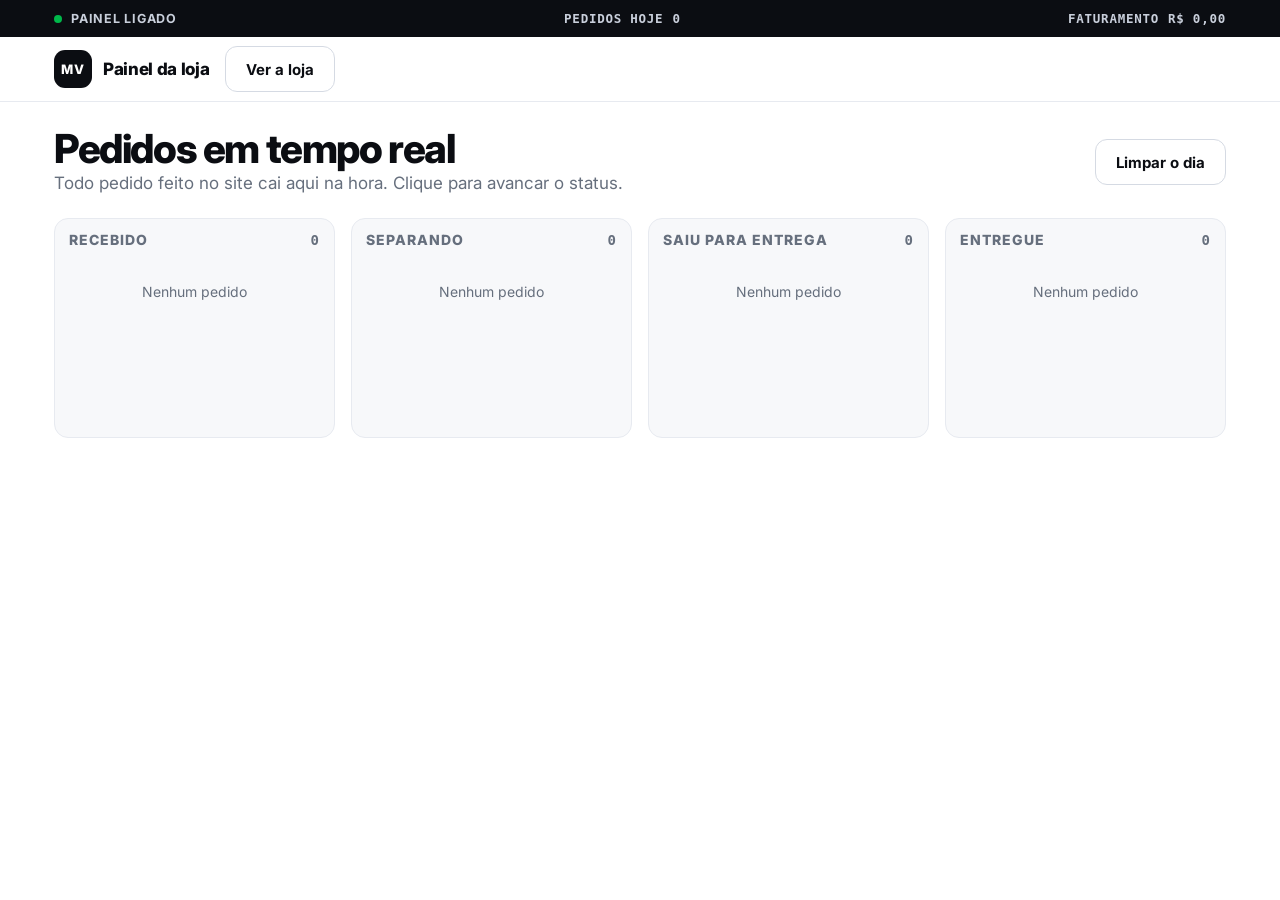
==== painel.html @ e55b2834 "Mercadinho da Vila: vitrine tecnologica, 4 setores, carrinho e painel de pedidos" ====
<!doctype html>
<html lang="pt-BR">
<head>
<meta charset="utf-8">
<meta name="viewport" content="width=device-width, initial-scale=1">
<title>Painel da loja | Mercadinho da Vila</title>
<link rel="preconnect" href="https://fonts.googleapis.com">
<link rel="preconnect" href="https://fonts.gstatic.com" crossorigin>
<link href="https://fonts.googleapis.com/css2?family=Inter:wght@400;600;700;800&display=swap" rel="stylesheet">
<link rel="stylesheet" href="assets/css/estilo.css">
<style>
  .painel{padding:26px 0 70px}
  .painel-topo{display:flex;align-items:center;justify-content:space-between;gap:16px;flex-wrap:wrap;margin-bottom:22px}
  .painel-topo h1{font-size:clamp(26px,3.6vw,40px)}
  .colunas{display:grid;gap:16px}
  @media(min-width:900px){.colunas{grid-template-columns:repeat(4,1fr)}}
  .coluna{background:var(--papel);border:1px solid var(--linha);border-radius:var(--raio);padding:14px;min-height:220px}
  .coluna h2{font-size:14px;letter-spacing:.07em;text-transform:uppercase;color:var(--apagado);margin-bottom:12px;display:flex;justify-content:space-between}
  .ficha{background:#fff;border:1px solid var(--linha);border-radius:12px;padding:14px;margin-bottom:11px;animation:entrar .4s ease forwards}
  .ficha.nova{border-color:var(--mercado);box-shadow:0 0 0 4px rgba(0,184,74,.14)}
  .ficha-topo{display:flex;justify-content:space-between;align-items:baseline;margin-bottom:6px}
  .ficha-num{font-size:19px;font-weight:800}
  .ficha-hora{font-size:13px;color:var(--apagado)}
  .ficha-cliente{font-size:14px;font-weight:600}
  .ficha-end{font-size:13px;color:var(--apagado);margin-bottom:8px}
  .ficha-itens{font-size:13px;color:var(--apagado);border-top:1px dashed var(--linha-forte);padding-top:8px;margin-bottom:10px}
  .ficha-itens div{display:flex;justify-content:space-between;padding:2px 0}
  .ficha-total{display:flex;justify-content:space-between;font-weight:800;margin-bottom:10px}
  .ficha button{width:100%;min-height:42px;border-radius:10px;border:0;background:var(--tinta);color:#fff;font-weight:700;cursor:pointer;font-size:14px}
  .ficha button:hover{opacity:.9}
  .tag{display:inline-block;padding:2px 8px;border-radius:999px;font-size:11px;font-weight:800;letter-spacing:.05em;text-transform:uppercase;background:var(--papel);color:var(--apagado);margin-right:5px}
  .nada{color:var(--apagado);font-size:14px;text-align:center;padding:22px 0}
</style>
</head>
<body>

<div class="status">
  <div class="area">
    <span class="status-item"><i class="pulso"></i> Painel ligado</span>
    <span class="status-item mono">Pedidos hoje <b id="pHoje">0</b></span>
    <span class="status-item mono">Faturamento <b id="pTotal">R$ 0,00</b></span>
  </div>
</div>

<header class="topo">
  <div class="area topo-linha">
    <a class="marca" href="index.html">
      <span class="marca-selo" aria-hidden="true">MV</span>
      <span>Painel da loja</span>
    </a>
    <a class="btn btn-linha" href="index.html">Ver a loja</a>
  </div>
</header>

<main class="painel">
  <div class="area">
    <div class="painel-topo">
      <div>
        <h1>Pedidos em tempo real</h1>
        <p style="color:var(--apagado)">Todo pedido feito no site cai aqui na hora. Clique para avancar o status.</p>
      </div>
      <button class="btn btn-linha" id="limpar" type="button">Limpar o dia</button>
    </div>

    <div class="colunas" id="colunas"></div>
  </div>
</main>

<script src="assets/js/loja.js"></script>
<script>
(function(){
  var colunas = document.getElementById("colunas");
  var novos = {};

  function hora(t){
    var d = new Date(t);
    return ("0"+d.getHours()).slice(-2)+":"+("0"+d.getMinutes()).slice(-2);
  }

  function ficha(p){
    var d = document.createElement("article");
    d.className = "ficha" + (novos[p.numero] ? " nova" : "");
    var itens = p.itens.map(function(i){
      return "<div><span>"+i.q+"x "+i.n+"</span><span>"+dinheiro(i.p*i.q)+"</span></div>";
    }).join("");
    var setores = {};
    p.itens.forEach(function(i){ setores[i.s]=true; });
    var tags = Object.keys(setores).map(function(s){
      var nome = SETORES.filter(function(x){return x.id===s;})[0];
      return '<span class="tag">'+(nome?nome.nome:s)+"</span>";
    }).join("");

    var proximo = STATUS[STATUS.indexOf(p.status)+1];

    d.innerHTML =
      '<div class="ficha-topo"><span class="ficha-num mono">#'+p.numero+'</span>'+
      '<span class="ficha-hora mono">'+hora(p.quando)+"</span></div>"+
      '<div class="ficha-cliente">'+p.cliente.nome+" · "+p.cliente.fone+"</div>"+
      '<div class="ficha-end">'+p.cliente.endereco+" · "+p.entrega.bairro+"</div>"+
      "<div>"+tags+"</div>"+
      '<div class="ficha-itens">'+itens+
        "<div><span>Entrega</span><span>"+(p.entrega.taxa?dinheiro(p.entrega.taxa):"sem taxa")+"</span></div></div>"+
      '<div class="ficha-total"><span>'+p.pagamento+'</span><span class="mono">'+dinheiro(p.total)+"</span></div>"+
      (proximo ? '<button type="button">Marcar como '+proximo+"</button>" : "");

    if (proximo) {
      d.querySelector("button").addEventListener("click", function(){
        Pedidos.mudarStatus(p.numero, proximo);
        delete novos[p.numero];
        desenhar();
      });
    }
    return d;
  }

  function desenhar(){
    var todos = Pedidos.todos();
    colunas.innerHTML = "";
    STATUS.forEach(function(st){
      var lista = todos.filter(function(p){ return p.status === st; });
      var c = document.createElement("section");
      c.className = "coluna";
      c.innerHTML = "<h2>"+st+"<span class='mono'>"+lista.length+"</span></h2>";
      if (!lista.length) c.innerHTML += '<p class="nada">Nenhum pedido</p>';
      lista.forEach(function(p){ c.appendChild(ficha(p)); });
      colunas.appendChild(c);
    });

    var hoje = new Date().setHours(0,0,0,0);
    var doDia = todos.filter(function(p){ return p.quando >= hoje; });
    document.getElementById("pHoje").textContent = doDia.length;
    document.getElementById("pTotal").textContent =
      dinheiro(doDia.reduce(function(s,p){ return s + p.total; }, 0));
  }

  if (Pedidos.canal) {
    Pedidos.canal.onmessage = function(e){
      if (e.data && e.data.tipo === "novo") novos[e.data.pedido.numero] = true;
      desenhar();
    };
  }
  window.addEventListener("storage", desenhar);

  document.getElementById("limpar").addEventListener("click", function(){
    if (confirm("Apagar todos os pedidos do painel?")) {
      localStorage.removeItem(Pedidos.chave);
      desenhar();
    }
  });

  desenhar();
  setInterval(desenhar, 8000);
})();
</script>
</body>
</html>
---- assets/css/estilo.css ----
/* Mercadinho da Vila — visual tecnológico sobre fundo branco (Cria Site) */

:root{
  --branco:#ffffff;
  --papel:#f7f8fa;
  --tinta:#0b0d12;
  --apagado:#666f7d;
  --linha:#e7eaf0;
  --linha-forte:#d5dae3;

  --mercado:#00b84a;
  --adega:#ff2d6f;
  --padaria:#ff8a00;
  --pet:#2979ff;

  --viva:var(--mercado);
  --viva-fraca:rgba(0,184,74,.10);
  --raio:14px;
  --topo-h:64px;
}

*{box-sizing:border-box}
html{scroll-behavior:smooth}
body{
  margin:0;
  background:var(--branco);
  color:var(--tinta);
  font-family:Inter,system-ui,-apple-system,"Segoe UI",Roboto,sans-serif;
  font-size:17px;
  line-height:1.55;
  overflow-x:hidden;
}
h1,h2,h3{margin:0;letter-spacing:-.035em;line-height:1.03;font-weight:800}
p{margin:0}
a{color:inherit;text-decoration:none}
button{font-family:inherit}
.mono{font-family:ui-monospace,"JetBrains Mono","SF Mono",Menlo,Consolas,monospace;font-variant-numeric:tabular-nums}
.area{max-width:1240px;margin:0 auto;padding:0 clamp(16px,3.4vw,34px)}
.so-leitor{position:absolute;width:1px;height:1px;overflow:hidden;clip:rect(0 0 0 0);white-space:nowrap}

/* ---------------- faixa de status ---------------- */
.status{
  background:var(--tinta);color:#fff;
  font-size:12.5px;letter-spacing:.06em;text-transform:uppercase;
  font-weight:700;
  padding:9px 0;
  overflow:hidden;
}
.status .area{display:flex;align-items:center;gap:18px;flex-wrap:wrap;justify-content:space-between}
.status-item{display:inline-flex;align-items:center;gap:9px;color:#c9cfdb}
.pulso{width:8px;height:8px;border-radius:50%;background:var(--mercado);box-shadow:0 0 0 0 rgba(0,184,74,.7);animation:pulsar 2.2s infinite}
@keyframes pulsar{
  0%{box-shadow:0 0 0 0 rgba(0,184,74,.65)}
  70%{box-shadow:0 0 0 11px rgba(0,184,74,0)}
  100%{box-shadow:0 0 0 0 rgba(0,184,74,0)}
}

/* ---------------- topo ---------------- */
.topo{
  position:sticky;top:0;z-index:50;
  background:rgba(255,255,255,.9);
  backdrop-filter:blur(16px);
  border-bottom:1px solid var(--linha);
}
.topo-linha{display:flex;align-items:center;gap:16px;height:var(--topo-h)}
.marca{display:flex;align-items:center;gap:11px;font-weight:800;font-size:17px;letter-spacing:-.02em;white-space:nowrap}
.marca-selo{
  width:38px;height:38px;flex:0 0 38px;display:grid;place-items:center;
  border-radius:11px;background:var(--tinta);color:#fff;
  font-size:13px;font-weight:800;letter-spacing:.04em;
  position:relative;overflow:hidden;
}
.marca-selo::after{
  content:"";position:absolute;inset:0;
  background:linear-gradient(120deg,transparent 30%,rgba(255,255,255,.55) 50%,transparent 70%);
  transform:translateX(-120%);animation:brilho 4.5s ease-in-out infinite;
}
@keyframes brilho{0%,60%{transform:translateX(-120%)}80%,100%{transform:translateX(120%)}}

.busca{flex:1;position:relative;max-width:520px}
.busca input{
  width:100%;height:46px;padding:0 16px 0 44px;
  border:1px solid var(--linha-forte);border-radius:12px;
  background:var(--papel);color:var(--tinta);
  font-size:16px;font-family:inherit;
  transition:border-color .2s ease,box-shadow .2s ease,background .2s ease;
}
.busca input:focus{
  outline:none;background:#fff;
  border-color:var(--viva);
  box-shadow:0 0 0 4px var(--viva-fraca);
}
.busca svg{position:absolute;left:14px;top:13px;opacity:.45}

.btn{
  display:inline-flex;align-items:center;justify-content:center;gap:9px;
  min-height:46px;padding:0 20px;border:0;border-radius:12px;cursor:pointer;
  background:var(--tinta);color:#fff;font-size:15px;font-weight:700;
  transition:transform .15s ease,opacity .15s ease;
  white-space:nowrap;
}
.btn:hover{transform:translateY(-1px)}
.btn:active{transform:translateY(0)}
.btn:focus-visible{outline:3px solid var(--viva);outline-offset:3px}
.btn-viva{background:var(--viva)}
.btn-linha{background:transparent;color:var(--tinta);border:1px solid var(--linha-forte)}
.btn-linha:hover{border-color:var(--viva);color:var(--viva)}
.btn-bloco{width:100%}

.contador{
  min-width:22px;height:22px;padding:0 7px;border-radius:999px;
  background:var(--viva);color:#fff;font-size:12px;font-weight:800;
  display:grid;place-items:center;
}
.btn .contador{background:rgba(255,255,255,.22)}

/* ---------------- abertura ---------------- */
.abertura{position:relative;padding:clamp(40px,6vw,82px) 0 clamp(26px,3vw,40px);overflow:hidden}
.malha{
  position:absolute;inset:0;z-index:0;pointer-events:none;
  background-image:linear-gradient(var(--linha) 1px,transparent 1px),linear-gradient(90deg,var(--linha) 1px,transparent 1px);
  background-size:46px 46px;
  mask-image:radial-gradient(ellipse 80% 70% at 50% 0%,#000 25%,transparent 78%);
  -webkit-mask-image:radial-gradient(ellipse 80% 70% at 50% 0%,#000 25%,transparent 78%);
  opacity:.85;
}
.abertura .area{position:relative;z-index:1}

.etiqueta{
  display:inline-flex;align-items:center;gap:9px;
  height:32px;padding:0 14px;border-radius:999px;
  background:var(--viva-fraca);color:var(--viva);
  font-size:12.5px;font-weight:800;letter-spacing:.08em;text-transform:uppercase;
  border:1px solid color-mix(in srgb,var(--viva) 28%,transparent);
}
.titulao{
  margin-top:20px;
  font-size:clamp(40px,7.6vw,92px);
  line-height:.96;
  max-width:16ch;
}
.titulao .ln{display:block;overflow:hidden}
.titulao .ln > i{display:block;font-style:normal;transform:translateY(105%);animation:subir .85s cubic-bezier(.16,.9,.24,1) forwards}
.titulao .ln:nth-child(2) > i{animation-delay:.09s}
.titulao .ln:nth-child(3) > i{animation-delay:.18s}
@keyframes subir{to{transform:translateY(0)}}
.titulao em{font-style:normal;color:var(--viva)}

.abertura-texto{margin-top:20px;max-width:50ch;color:var(--apagado);font-size:clamp(17px,1.9vw,20px)}

.placar{display:flex;flex-wrap:wrap;gap:10px;margin-top:28px}
.placar-item{
  display:flex;align-items:baseline;gap:9px;
  padding:11px 16px;border:1px solid var(--linha);border-radius:12px;background:#fff;
}
.placar-item b{font-size:21px;letter-spacing:-.03em}
.placar-item span{color:var(--apagado);font-size:14px}

/* ---------------- abas dos setores ---------------- */
.abas-barra{
  position:sticky;top:var(--topo-h);z-index:40;
  background:rgba(255,255,255,.93);backdrop-filter:blur(14px);
  border-bottom:1px solid var(--linha);
  padding:12px 0;
}
.abas{display:flex;gap:10px;overflow-x:auto;scrollbar-width:none}
.abas::-webkit-scrollbar{display:none}
.aba{
  position:relative;display:flex;align-items:center;gap:11px;
  padding:12px 18px;border:1px solid var(--linha-forte);border-radius:13px;
  background:#fff;cursor:pointer;white-space:nowrap;
  transition:border-color .22s ease,box-shadow .22s ease,transform .22s ease;
}
.aba:hover{transform:translateY(-2px)}
.aba .luz{width:9px;height:9px;border-radius:50%;background:var(--c);flex:0 0 9px;transition:box-shadow .25s ease}
.aba b{font-size:15.5px;font-weight:800}
.aba small{color:var(--apagado);font-size:12.5px;font-weight:700}
.aba[aria-selected="true"]{
  border-color:var(--c);
  box-shadow:0 0 0 4px color-mix(in srgb,var(--c) 13%,transparent);
}
.aba[aria-selected="true"] .luz{box-shadow:0 0 12px 2px var(--c)}
.aba:focus-visible{outline:3px solid var(--tinta);outline-offset:3px}

/* ---------------- vitrine ---------------- */
.vitrine{padding:26px 0 60px}
.vitrine-topo{display:flex;align-items:flex-end;justify-content:space-between;gap:18px;flex-wrap:wrap;margin-bottom:18px}
.vitrine-topo h2{font-size:clamp(26px,3.6vw,40px)}
.vitrine-topo p{color:var(--apagado);font-size:16px;margin-top:6px}
.vitrine-conta{color:var(--apagado);font-size:14px}

.filtros{display:flex;gap:8px;overflow-x:auto;padding-bottom:12px;margin-bottom:18px;scrollbar-width:none}
.filtros::-webkit-scrollbar{display:none}
.filtro{
  padding:8px 14px;border:1px solid var(--linha);border-radius:999px;background:#fff;
  font-size:14px;font-weight:700;color:var(--apagado);cursor:pointer;white-space:nowrap;
  transition:.18s ease;
}
.filtro:hover{border-color:var(--viva);color:var(--viva)}
.filtro[aria-pressed="true"]{background:var(--viva);border-color:var(--viva);color:#fff}

.produtos{display:grid;gap:14px;grid-template-columns:repeat(auto-fill,minmax(168px,1fr))}
.item{
  position:relative;display:flex;flex-direction:column;
  border:1px solid var(--linha);border-radius:var(--raio);background:#fff;overflow:hidden;
  opacity:0;transform:translateY(14px);
  animation:entrar .45s cubic-bezier(.16,.9,.24,1) forwards;
  transition:border-color .22s ease,box-shadow .22s ease,transform .22s ease;
}
@keyframes entrar{to{opacity:1;transform:translateY(0)}}
.item:hover{transform:translateY(-4px);border-color:var(--viva);box-shadow:0 14px 34px rgba(11,13,18,.09)}
.item-foto{
  position:relative;aspect-ratio:1;background:var(--papel);
  display:grid;place-items:center;overflow:hidden;
}
.item-foto img{width:100%;height:100%;object-fit:contain;padding:12px;transition:transform .35s ease}
.item:hover .item-foto img{transform:scale(1.07)}
.item-vazio{font-size:30px;font-weight:800;color:var(--linha-forte)}
.item-corpo{padding:12px 13px 14px;display:flex;flex-direction:column;gap:8px;flex:1}
.item-cat{font-size:11px;font-weight:800;letter-spacing:.07em;text-transform:uppercase;color:var(--apagado)}
.item-nome{font-size:14.5px;font-weight:600;line-height:1.35;display:-webkit-box;-webkit-line-clamp:2;-webkit-box-orient:vertical;overflow:hidden}
.item-baixo{margin-top:auto;display:flex;align-items:center;justify-content:space-between;gap:10px}
.item-preco{font-size:19px;font-weight:800;letter-spacing:-.03em}
.item-add{
  width:38px;height:38px;border-radius:11px;border:0;cursor:pointer;
  background:var(--viva);color:#fff;font-size:20px;font-weight:700;
  display:grid;place-items:center;transition:transform .16s ease,filter .16s ease;
}
.item-add:hover{transform:scale(1.09)}
.item-add:focus-visible{outline:3px solid var(--tinta);outline-offset:2px}
.item-add.feito{background:var(--tinta)}

.carregar{display:grid;place-items:center;padding:34px 0}
.vazio{padding:60px 20px;text-align:center;color:var(--apagado)}
.vazio b{display:block;font-size:22px;color:var(--tinta);margin-bottom:8px}

/* ---------------- carrinho ---------------- */
.sombra{
  position:fixed;inset:0;z-index:60;background:rgba(11,13,18,.42);
  opacity:0;pointer-events:none;transition:opacity .28s ease;
}
.sombra.aberta{opacity:1;pointer-events:auto}
.carrinho{
  position:fixed;top:0;right:0;bottom:0;z-index:70;
  width:min(430px,100%);background:#fff;
  border-left:1px solid var(--linha);
  display:flex;flex-direction:column;
  transform:translateX(102%);transition:transform .32s cubic-bezier(.16,.9,.24,1);
}
.carrinho.aberto{transform:translateX(0)}
.carrinho-topo{display:flex;align-items:center;justify-content:space-between;padding:18px 20px;border-bottom:1px solid var(--linha)}
.carrinho-topo h2{font-size:20px}
.fechar{width:40px;height:40px;border-radius:11px;border:1px solid var(--linha-forte);background:#fff;cursor:pointer;font-size:19px}
.carrinho-lista{flex:1;overflow-y:auto;padding:14px 20px;display:flex;flex-direction:column;gap:12px}
.linha{display:flex;gap:12px;align-items:center;padding-bottom:12px;border-bottom:1px solid var(--linha)}
.linha-foto{width:54px;height:54px;flex:0 0 54px;border-radius:10px;background:var(--papel);display:grid;place-items:center;overflow:hidden}
.linha-foto img{width:100%;height:100%;object-fit:contain;padding:5px}
.linha-info{flex:1;min-width:0}
.linha-nome{font-size:14px;font-weight:600;line-height:1.3}
.linha-preco{font-size:13px;color:var(--apagado)}
.qtd{display:flex;align-items:center;gap:6px}
.qtd button{width:30px;height:30px;border-radius:9px;border:1px solid var(--linha-forte);background:#fff;cursor:pointer;font-size:16px;font-weight:700}
.qtd span{min-width:24px;text-align:center;font-weight:800}
.carrinho-pe{padding:18px 20px;border-top:1px solid var(--linha);display:flex;flex-direction:column;gap:12px}
.total{display:flex;align-items:baseline;justify-content:space-between}
.total b{font-size:26px;letter-spacing:-.03em}
.total span{color:var(--apagado);font-size:15px}
.aviso-setores{font-size:13px;color:var(--apagado)}

/* ---------------- checkout ---------------- */
.janela{
  position:fixed;inset:0;z-index:80;display:none;
  align-items:center;justify-content:center;padding:18px;
  background:rgba(11,13,18,.5);
}
.janela.aberta{display:flex}
.janela-caixa{
  width:min(520px,100%);max-height:92vh;overflow-y:auto;
  background:#fff;border-radius:18px;padding:24px;
}
.janela-caixa h2{font-size:23px;margin-bottom:6px}
.campo{margin-top:14px}
.campo label{display:block;font-size:14px;font-weight:700;margin-bottom:6px}
.campo input,.campo select,.campo textarea{
  width:100%;min-height:48px;padding:12px 14px;
  border:1px solid var(--linha-forte);border-radius:11px;background:var(--papel);
  font-family:inherit;font-size:16px;color:var(--tinta);
}
.campo input:focus,.campo select:focus,.campo textarea:focus{
  outline:none;background:#fff;border-color:var(--viva);box-shadow:0 0 0 4px var(--viva-fraca);
}
.recibo{margin-top:16px;padding:16px;border:1px dashed var(--linha-forte);border-radius:12px;background:var(--papel);font-size:14px}
.recibo div{display:flex;justify-content:space-between;padding:3px 0}
.recibo .grande{font-size:19px;font-weight:800;padding-top:9px;margin-top:6px;border-top:1px solid var(--linha-forte)}

.sucesso{text-align:center;padding:14px 0}
.sucesso .marca-ok{
  width:74px;height:74px;margin:0 auto 16px;border-radius:50%;
  background:var(--viva);display:grid;place-items:center;
  animation:estourar .5s cubic-bezier(.16,1.2,.3,1) forwards;
}
@keyframes estourar{from{transform:scale(.4);opacity:0}to{transform:scale(1);opacity:1}}
.sucesso h2{font-size:26px;margin-bottom:8px}
.sucesso p{color:var(--apagado)}
.codigo{
  margin:16px auto;display:inline-block;padding:11px 20px;border-radius:12px;
  background:var(--papel);border:1px solid var(--linha-forte);
  font-size:22px;font-weight:800;letter-spacing:.14em;
}

/* ---------------- rodapé ---------------- */
.rodape{border-top:1px solid var(--linha);padding:26px 0 44px;color:var(--apagado);font-size:14.5px}
.rodape .area{display:flex;flex-wrap:wrap;gap:12px;justify-content:space-between}

@media(max-width:760px){
  .busca{order:3;flex-basis:100%;max-width:none;margin-bottom:12px}
  .topo-linha{height:auto;flex-wrap:wrap;padding-top:12px}
  :root{--topo-h:118px}
  .marca span:last-child{display:none}
}

@media (prefers-reduced-motion: reduce){
  *,*::before,*::after{animation-duration:.001ms !important;animation-iteration-count:1 !important;transition-duration:.001ms !important}
  .titulao .ln > i{transform:none}
  .item{opacity:1;transform:none}
}
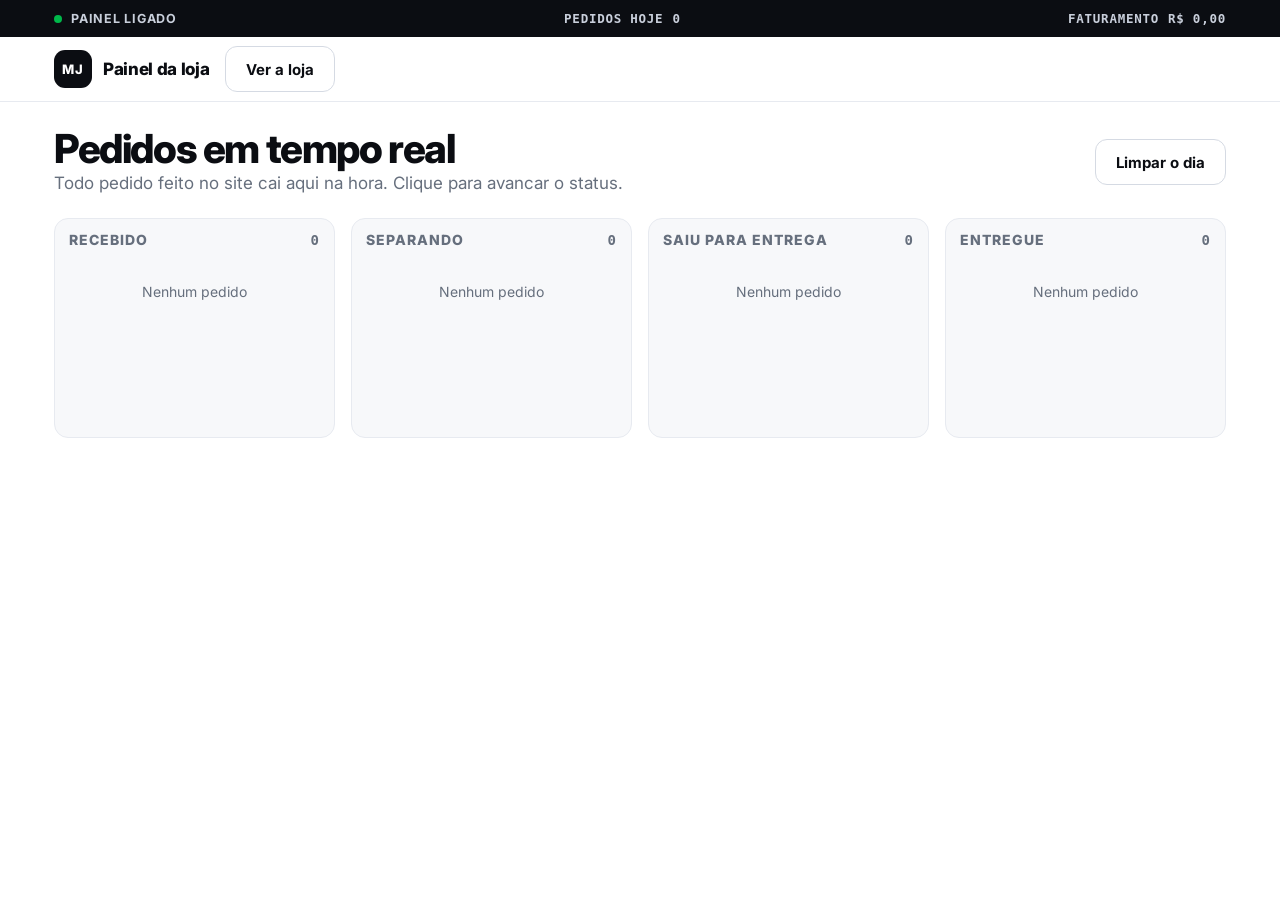
==== commit 9b9b6d57: "Renomeia para Mercado Ja e poe o carrinho de compras ao fundo da abertura" ====
--- a/painel.html
+++ b/painel.html
@@ -3,7 +3,7 @@
 <head>
 <meta charset="utf-8">
 <meta name="viewport" content="width=device-width, initial-scale=1">
-<title>Painel da loja | Mercadinho da Vila</title>
+<title>Painel da loja | Mercado Já</title>
 <link rel="preconnect" href="https://fonts.googleapis.com">
 <link rel="preconnect" href="https://fonts.gstatic.com" crossorigin>
 <link href="https://fonts.googleapis.com/css2?family=Inter:wght@400;600;700;800&display=swap" rel="stylesheet">
@@ -45,7 +45,7 @@
 <header class="topo">
   <div class="area topo-linha">
     <a class="marca" href="index.html">
-      <span class="marca-selo" aria-hidden="true">MV</span>
+      <span class="marca-selo" aria-hidden="true">MJ</span>
       <span>Painel da loja</span>
     </a>
     <a class="btn btn-linha" href="index.html">Ver a loja</a>
--- a/assets/css/estilo.css
+++ b/assets/css/estilo.css
@@ -324,3 +324,95 @@
   .titulao .ln > i{transform:none}
   .item{opacity:1;transform:none}
 }
+
+/* ================= abertura: parede de produtos em movimento ================= */
+.abertura-grade{display:grid;gap:clamp(30px,4vw,56px);align-items:center}
+@media(min-width:1000px){.abertura-grade{grid-template-columns:1.02fr .98fr}}
+
+.abertura-chamada{margin-top:20px;max-width:46ch;color:var(--apagado);font-size:clamp(17px,1.8vw,20px)}
+.abertura-botoes{display:flex;flex-wrap:wrap;gap:12px;margin-top:26px}
+.titulao .troca{display:inline-block;min-width:5.5ch}
+
+.parede{
+  position:relative;
+  height:clamp(330px,46vw,470px);
+  overflow:hidden;
+  border-radius:20px;
+  border:1px solid var(--linha);
+  background:linear-gradient(180deg,#fff, var(--papel));
+  display:flex;flex-direction:column;justify-content:center;gap:12px;
+  padding:14px 0;
+  -webkit-mask-image:linear-gradient(90deg,transparent,#000 9%,#000 91%,transparent);
+  mask-image:linear-gradient(90deg,transparent,#000 9%,#000 91%,transparent);
+}
+.parede-fila{display:flex;gap:12px;width:max-content;animation:desliza 46s linear infinite}
+.parede-fila.reverso{animation-direction:reverse;animation-duration:58s}
+.parede-fila:nth-child(3){animation-duration:52s}
+@keyframes desliza{from{transform:translateX(0)}to{transform:translateX(-50%)}}
+
+.pd{
+  width:clamp(94px,11vw,124px);height:clamp(94px,11vw,124px);
+  flex:0 0 auto;border-radius:16px;background:#fff;
+  border:1px solid var(--linha);
+  display:grid;place-items:center;overflow:hidden;
+  box-shadow:0 8px 22px rgba(11,13,18,.06);
+  transition:transform .3s ease;
+}
+.pd img{width:100%;height:100%;object-fit:contain;padding:12px}
+.parede:hover .parede-fila{animation-play-state:paused}
+.pd:hover{transform:scale(1.08)}
+
+.parede-brilho{
+  position:absolute;inset:0;pointer-events:none;
+  background:linear-gradient(105deg,transparent 38%,rgba(255,255,255,.75) 50%,transparent 62%);
+  transform:translateX(-120%);
+  animation:varre 6.5s ease-in-out infinite;
+}
+@keyframes varre{0%,55%{transform:translateX(-120%)}85%,100%{transform:translateX(120%)}}
+
+.recibo-vivo{
+  position:absolute;left:18px;bottom:18px;z-index:3;
+  width:min(260px,72%);
+  background:rgba(11,13,18,.93);color:#fff;
+  border-radius:14px;padding:13px 15px;
+  box-shadow:0 18px 40px rgba(11,13,18,.28);
+  animation:entra-recibo .7s .9s cubic-bezier(.16,1.1,.3,1) backwards;
+}
+@keyframes entra-recibo{from{opacity:0;transform:translateY(16px) scale(.96)}to{opacity:1;transform:none}}
+.rv-topo{display:flex;align-items:center;justify-content:space-between;gap:10px;margin-bottom:9px}
+.rv-num{font-size:16px;font-weight:800}
+.rv-tag{font-size:10.5px;font-weight:800;letter-spacing:.06em;text-transform:uppercase;color:#7ff0a8}
+.rv-barra{height:6px;border-radius:99px;background:rgba(255,255,255,.16);overflow:hidden}
+.rv-barra i{display:block;height:100%;width:0;border-radius:99px;background:var(--viva);animation:enche 5s ease-in-out infinite}
+@keyframes enche{0%{width:8%}55%{width:78%}100%{width:8%}}
+.rv-pe{margin-top:8px;font-size:12px;color:#aeb6c4}
+
+@media(max-width:999px){.parede{height:270px}.recibo-vivo{left:12px;bottom:12px}}
+@media (prefers-reduced-motion: reduce){
+  .parede-fila,.parede-brilho,.rv-barra i{animation:none}
+  .parede-fila{transform:none}
+}
+.titulao .ln:nth-child(4) > i{animation-delay:.27s}
+
+/* carrinho grande atras da abertura */
+.carrinho-fundo{
+  position:absolute;
+  z-index:0;
+  right:clamp(-70px,-4vw,0px);
+  top:50%;
+  width:clamp(430px,54vw,780px);
+  transform:translateY(-52%) rotate(-5deg);
+  color:var(--viva);
+  opacity:.07;
+  pointer-events:none;
+  animation:carrinho-boia 11s ease-in-out infinite;
+  transition:color .5s ease;
+}
+@keyframes carrinho-boia{
+  0%,100%{transform:translateY(-52%) rotate(-5deg)}
+  50%{transform:translateY(-56%) rotate(-3deg)}
+}
+@media(max-width:999px){
+  .carrinho-fundo{right:-16%;width:130%;opacity:.055}
+}
+@media (prefers-reduced-motion: reduce){ .carrinho-fundo{animation:none} }
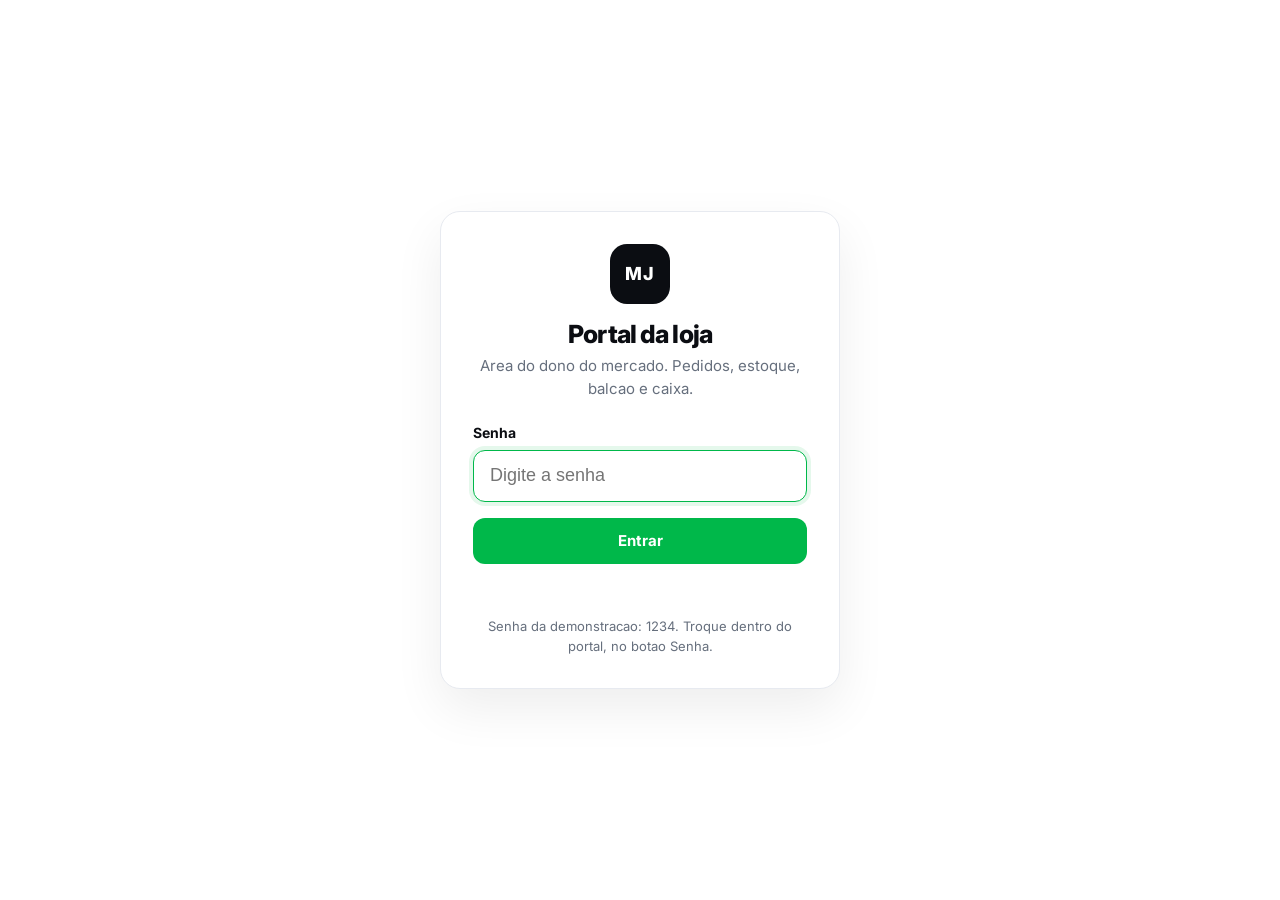
==== commit 2b4ded61: "Portal da loja: separacao com leitor de codigo de barras, estoque, balcao, caixa, entrega e historic" ====
--- a/painel.html
+++ b/painel.html
@@ -3,154 +3,83 @@
 <head>
 <meta charset="utf-8">
 <meta name="viewport" content="width=device-width, initial-scale=1">
-<title>Painel da loja | Mercado Já</title>
+<title>Portal da loja | Mercado Já</title>
+<meta name="robots" content="noindex">
 <link rel="preconnect" href="https://fonts.googleapis.com">
 <link rel="preconnect" href="https://fonts.gstatic.com" crossorigin>
 <link href="https://fonts.googleapis.com/css2?family=Inter:wght@400;600;700;800&display=swap" rel="stylesheet">
-<link rel="stylesheet" href="assets/css/estilo.css">
+<link rel="stylesheet" href="assets/css/estilo.css?v=4">
+<link rel="stylesheet" href="assets/css/painel.css?v=4">
 <style>
-  .painel{padding:26px 0 70px}
-  .painel-topo{display:flex;align-items:center;justify-content:space-between;gap:16px;flex-wrap:wrap;margin-bottom:22px}
-  .painel-topo h1{font-size:clamp(26px,3.6vw,40px)}
-  .colunas{display:grid;gap:16px}
-  @media(min-width:900px){.colunas{grid-template-columns:repeat(4,1fr)}}
-  .coluna{background:var(--papel);border:1px solid var(--linha);border-radius:var(--raio);padding:14px;min-height:220px}
-  .coluna h2{font-size:14px;letter-spacing:.07em;text-transform:uppercase;color:var(--apagado);margin-bottom:12px;display:flex;justify-content:space-between}
-  .ficha{background:#fff;border:1px solid var(--linha);border-radius:12px;padding:14px;margin-bottom:11px;animation:entrar .4s ease forwards}
-  .ficha.nova{border-color:var(--mercado);box-shadow:0 0 0 4px rgba(0,184,74,.14)}
-  .ficha-topo{display:flex;justify-content:space-between;align-items:baseline;margin-bottom:6px}
-  .ficha-num{font-size:19px;font-weight:800}
-  .ficha-hora{font-size:13px;color:var(--apagado)}
-  .ficha-cliente{font-size:14px;font-weight:600}
-  .ficha-end{font-size:13px;color:var(--apagado);margin-bottom:8px}
-  .ficha-itens{font-size:13px;color:var(--apagado);border-top:1px dashed var(--linha-forte);padding-top:8px;margin-bottom:10px}
-  .ficha-itens div{display:flex;justify-content:space-between;padding:2px 0}
-  .ficha-total{display:flex;justify-content:space-between;font-weight:800;margin-bottom:10px}
-  .ficha button{width:100%;min-height:42px;border-radius:10px;border:0;background:var(--tinta);color:#fff;font-weight:700;cursor:pointer;font-size:14px}
-  .ficha button:hover{opacity:.9}
-  .tag{display:inline-block;padding:2px 8px;border-radius:999px;font-size:11px;font-weight:800;letter-spacing:.05em;text-transform:uppercase;background:var(--papel);color:var(--apagado);margin-right:5px}
-  .nada{color:var(--apagado);font-size:14px;text-align:center;padding:22px 0}
+  .leitor{position:fixed;inset:0;z-index:90;background:rgba(11,13,18,.92);display:grid;place-items:center;padding:20px}
+  .leitor video{width:min(560px,100%);border-radius:16px;background:#000}
+  .leitor p{color:#fff;text-align:center;margin:14px 0;font-size:15px}
 </style>
 </head>
-<body>
+<body class="painel-corpo">
 
-<div class="status">
-  <div class="area">
-    <span class="status-item"><i class="pulso"></i> Painel ligado</span>
-    <span class="status-item mono">Pedidos hoje <b id="pHoje">0</b></span>
-    <span class="status-item mono">Faturamento <b id="pTotal">R$ 0,00</b></span>
+<!-- ---------------- entrada ---------------- -->
+<section class="login" id="telaLogin">
+  <div class="caixa-login">
+    <div class="selo">MJ</div>
+    <h1>Portal da loja</h1>
+    <p>Area do dono do mercado. Pedidos, estoque, balcao e caixa.</p>
+    <label>
+      <span>Senha</span>
+      <input id="senha" type="password" inputmode="numeric" autocomplete="current-password" placeholder="Digite a senha">
+    </label>
+    <button class="btn btn-viva btn-bloco" type="button" id="btEntrar">Entrar</button>
+    <p class="erro" id="erroLogin"></p>
+    <small>Senha da demonstracao: 1234. Troque dentro do portal, no botao Senha.</small>
+  </div>
+</section>
+
+<!-- ---------------- portal ---------------- -->
+<div id="portal" hidden>
+
+  <header class="p-topo">
+    <div class="selo">MJ</div>
+    <div class="p-marca">
+      <small>Mercado Ja</small>
+      <strong>Portal da loja</strong>
+    </div>
+    <span class="conexao" data-ok="sim">Pedidos hoje <b id="pHoje">0</b></span>
+    <span class="conexao" data-ok="sim">Hoje <b id="pTotal">R$ 0,00</b></span>
+    <button class="loja-estado" type="button" id="btLoja" aria-pressed="true">Loja aberta</button>
+    <a class="p-botao" style="display:inline-grid;place-items:center" href="index.html">Ver a loja</a>
+    <button class="p-botao" type="button" id="btSenha">Senha</button>
+    <button class="p-botao" type="button" id="btSair">Sair</button>
+  </header>
+
+  <div class="p-barra">
+    <div class="p-abas" id="abas"></div>
+    <div class="ajustes">
+      <button class="alternar" type="button" id="btAuto" aria-pressed="true">Atualizar sozinho</button>
+    </div>
+  </div>
+
+  <button class="faixa-alerta" type="button" id="alerta" hidden></button>
+
+  <main class="p-area" id="area"></main>
+
+  <footer class="p-rodape">
+    Mercado Ja, portal da loja. Enquanto for demonstracao, tudo fica gravado neste navegador.
+    Numa loja de verdade entra a base online e o portal abre em qualquer aparelho.
+  </footer>
+</div>
+
+<!-- ---------------- leitor pela camera ---------------- -->
+<div class="leitor" id="camera" hidden>
+  <div>
+    <video id="cameraVideo" playsinline muted></video>
+    <p>Aponte a camera para o codigo de barras.</p>
+    <button class="btn btn-bloco" type="button" id="btFecharCamera">Fechar a camera</button>
   </div>
 </div>
 
-<header class="topo">
-  <div class="area topo-linha">
-    <a class="marca" href="index.html">
-      <span class="marca-selo" aria-hidden="true">MJ</span>
-      <span>Painel da loja</span>
-    </a>
-    <a class="btn btn-linha" href="index.html">Ver a loja</a>
-  </div>
-</header>
-
-<main class="painel">
-  <div class="area">
-    <div class="painel-topo">
-      <div>
-        <h1>Pedidos em tempo real</h1>
-        <p style="color:var(--apagado)">Todo pedido feito no site cai aqui na hora. Clique para avancar o status.</p>
-      </div>
-      <button class="btn btn-linha" id="limpar" type="button">Limpar o dia</button>
-    </div>
-
-    <div class="colunas" id="colunas"></div>
-  </div>
-</main>
-
-<script src="assets/js/loja.js"></script>
-<script>
-(function(){
-  var colunas = document.getElementById("colunas");
-  var novos = {};
-
-  function hora(t){
-    var d = new Date(t);
-    return ("0"+d.getHours()).slice(-2)+":"+("0"+d.getMinutes()).slice(-2);
-  }
-
-  function ficha(p){
-    var d = document.createElement("article");
-    d.className = "ficha" + (novos[p.numero] ? " nova" : "");
-    var itens = p.itens.map(function(i){
-      return "<div><span>"+i.q+"x "+i.n+"</span><span>"+dinheiro(i.p*i.q)+"</span></div>";
-    }).join("");
-    var setores = {};
-    p.itens.forEach(function(i){ setores[i.s]=true; });
-    var tags = Object.keys(setores).map(function(s){
-      var nome = SETORES.filter(function(x){return x.id===s;})[0];
-      return '<span class="tag">'+(nome?nome.nome:s)+"</span>";
-    }).join("");
-
-    var proximo = STATUS[STATUS.indexOf(p.status)+1];
-
-    d.innerHTML =
-      '<div class="ficha-topo"><span class="ficha-num mono">#'+p.numero+'</span>'+
-      '<span class="ficha-hora mono">'+hora(p.quando)+"</span></div>"+
-      '<div class="ficha-cliente">'+p.cliente.nome+" · "+p.cliente.fone+"</div>"+
-      '<div class="ficha-end">'+p.cliente.endereco+" · "+p.entrega.bairro+"</div>"+
-      "<div>"+tags+"</div>"+
-      '<div class="ficha-itens">'+itens+
-        "<div><span>Entrega</span><span>"+(p.entrega.taxa?dinheiro(p.entrega.taxa):"sem taxa")+"</span></div></div>"+
-      '<div class="ficha-total"><span>'+p.pagamento+'</span><span class="mono">'+dinheiro(p.total)+"</span></div>"+
-      (proximo ? '<button type="button">Marcar como '+proximo+"</button>" : "");
-
-    if (proximo) {
-      d.querySelector("button").addEventListener("click", function(){
-        Pedidos.mudarStatus(p.numero, proximo);
-        delete novos[p.numero];
-        desenhar();
-      });
-    }
-    return d;
-  }
-
-  function desenhar(){
-    var todos = Pedidos.todos();
-    colunas.innerHTML = "";
-    STATUS.forEach(function(st){
-      var lista = todos.filter(function(p){ return p.status === st; });
-      var c = document.createElement("section");
-      c.className = "coluna";
-      c.innerHTML = "<h2>"+st+"<span class='mono'>"+lista.length+"</span></h2>";
-      if (!lista.length) c.innerHTML += '<p class="nada">Nenhum pedido</p>';
-      lista.forEach(function(p){ c.appendChild(ficha(p)); });
-      colunas.appendChild(c);
-    });
-
-    var hoje = new Date().setHours(0,0,0,0);
-    var doDia = todos.filter(function(p){ return p.quando >= hoje; });
-    document.getElementById("pHoje").textContent = doDia.length;
-    document.getElementById("pTotal").textContent =
-      dinheiro(doDia.reduce(function(s,p){ return s + p.total; }, 0));
-  }
-
-  if (Pedidos.canal) {
-    Pedidos.canal.onmessage = function(e){
-      if (e.data && e.data.tipo === "novo") novos[e.data.pedido.numero] = true;
-      desenhar();
-    };
-  }
-  window.addEventListener("storage", desenhar);
-
-  document.getElementById("limpar").addEventListener("click", function(){
-    if (confirm("Apagar todos os pedidos do painel?")) {
-      localStorage.removeItem(Pedidos.chave);
-      desenhar();
-    }
-  });
-
-  desenhar();
-  setInterval(desenhar, 8000);
-})();
-</script>
+<script src="assets/js/catalogo.js?v=4"></script>
+<script src="assets/js/loja.js?v=4"></script>
+<script src="assets/js/portal.js?v=4"></script>
+<script src="assets/js/portal-tela.js?v=4"></script>
 </body>
 </html>
--- a/assets/css/estilo.css
+++ b/assets/css/estilo.css
@@ -139,7 +139,7 @@
   line-height:.96;
   max-width:16ch;
 }
-.titulao .ln{display:block;overflow:hidden}
+.titulao .ln{display:block;overflow:hidden;padding-bottom:.09em;margin-bottom:-.09em}
 .titulao .ln > i{display:block;font-style:normal;transform:translateY(105%);animation:subir .85s cubic-bezier(.16,.9,.24,1) forwards}
 .titulao .ln:nth-child(2) > i{animation-delay:.09s}
 .titulao .ln:nth-child(3) > i{animation-delay:.18s}
@@ -416,3 +416,71 @@
   .carrinho-fundo{right:-16%;width:130%;opacity:.055}
 }
 @media (prefers-reduced-motion: reduce){ .carrinho-fundo{animation:none} }
+
+/* ---------------- venda por peso ---------------- */
+.por-kg{display:block;font-style:normal;font-size:11px;font-weight:700;color:var(--apagado);letter-spacing:.04em}
+.item-arte{width:62%;height:62%;color:var(--linha-forte);transition:color .3s ease,transform .35s ease}
+.item:hover .item-arte{color:var(--viva);transform:scale(1.07)}
+.linha-foto .item-arte{width:70%;height:70%}
+
+.peso-grade{display:grid;grid-template-columns:repeat(4,1fr);gap:9px;margin-top:16px}
+@media(max-width:480px){.peso-grade{grid-template-columns:repeat(2,1fr)}}
+.peso-op{
+  display:flex;flex-direction:column;align-items:center;gap:3px;
+  padding:13px 6px;border:1.5px solid var(--linha-forte);border-radius:12px;
+  background:#fff;cursor:pointer;transition:.16s ease;
+}
+.peso-op b{font-size:16px}
+.peso-op span{font-size:12.5px;color:var(--apagado)}
+.peso-op:hover{border-color:var(--viva)}
+.peso-op[aria-pressed="true"]{border-color:var(--viva);background:var(--viva-fraca)}
+.peso-op[aria-pressed="true"] span{color:var(--viva)}
+.peso-op:focus-visible{outline:3px solid var(--tinta);outline-offset:2px}
+
+/* ---------------- menu de departamentos ---------------- */
+.vitrine-grade{display:grid;gap:22px;align-items:start}
+@media(min-width:900px){.vitrine-grade{grid-template-columns:260px minmax(0,1fr);gap:28px}}
+
+.menu-abrir{display:none;margin-bottom:14px}
+@media(max-width:899px){
+  .menu-abrir{display:inline-flex}
+  .menu{display:none}
+  .menu.aberto{display:block}
+}
+
+.menu{
+  position:sticky;top:calc(var(--topo-h) + 76px);
+  border:1px solid var(--linha);border-radius:var(--raio);
+  background:#fff;padding:8px;
+  max-height:calc(100vh - var(--topo-h) - 110px);overflow-y:auto;
+}
+.menu::-webkit-scrollbar{width:8px}
+.menu::-webkit-scrollbar-thumb{background:var(--linha-forte);border-radius:99px}
+
+.menu-tudo,.menu-cab,.menu-cat{
+  display:flex;align-items:center;justify-content:space-between;gap:10px;
+  width:100%;text-align:left;border:0;background:transparent;cursor:pointer;
+  font-family:inherit;border-radius:10px;
+  transition:background .16s ease,color .16s ease;
+}
+.menu-tudo{padding:12px 12px;font-size:15px;font-weight:800;margin-bottom:4px}
+.menu-tudo .mono,.menu-cab .mono,.menu-cat .mono{font-size:12px;color:var(--apagado);font-weight:700}
+.menu-tudo:hover,.menu-cab:hover,.menu-cat:hover{background:var(--papel)}
+.menu-tudo.ativo,.menu-cab.ativo{background:var(--viva-fraca);color:var(--viva)}
+.menu-tudo.ativo .mono,.menu-cab.ativo .mono{color:var(--viva)}
+
+.menu-dep{border-top:1px solid var(--linha)}
+.menu-dep:first-of-type{border-top:0}
+.menu-cab{padding:12px;font-size:14.5px;font-weight:700}
+.menu-cab::after{content:"";width:8px;height:8px;border-right:2px solid var(--apagado);border-bottom:2px solid var(--apagado);transform:rotate(45deg);margin-left:2px;transition:transform .2s ease;flex:0 0 8px}
+.menu-dep.aberto .menu-cab::after{transform:rotate(-135deg)}
+
+.menu-cats{display:none;padding:0 6px 10px}
+.menu-dep.aberto .menu-cats{display:block}
+.menu-cat{padding:9px 12px;font-size:14px;color:var(--apagado);font-weight:600}
+.menu-cat.ativo{background:var(--viva);color:#fff}
+.menu-cat.ativo .mono{color:rgba(255,255,255,.8)}
+
+.trilha{display:flex;align-items:center;gap:8px;flex-wrap:wrap;margin-bottom:14px;font-size:14px;color:var(--apagado)}
+.trilha span:last-child{color:var(--tinta);font-weight:700}
+.trilha .sep{font-style:normal;opacity:.5}
--- a/assets/css/painel.css
+++ b/assets/css/painel.css
@@ -0,0 +1,305 @@
+/* Mercado Já — painel da loja (Cria Site)
+   Mesmo tema claro do site. Usa as variáveis de estilo.css e acrescenta só o painel. */
+
+body.painel-corpo{background:var(--papel)}
+[hidden]{display:none !important}
+
+/* ---------------- entrada ---------------- */
+.login{min-height:100vh;display:grid;place-items:center;padding:20px;background:var(--branco)}
+.caixa-login{
+  width:min(400px,100%);background:#fff;border:1px solid var(--linha);
+  border-radius:20px;padding:32px;text-align:center;
+  box-shadow:0 20px 50px rgba(11,13,18,.07);
+}
+.caixa-login .selo{
+  width:60px;height:60px;margin:0 auto 18px;border-radius:17px;
+  background:var(--tinta);color:#fff;display:grid;place-items:center;
+  font-size:18px;font-weight:800;letter-spacing:.04em;
+}
+.caixa-login h1{font-size:25px;margin:0 0 6px}
+.caixa-login > p{color:var(--apagado);font-size:15px;margin-bottom:22px}
+.caixa-login label{display:block;text-align:left;margin-bottom:16px}
+.caixa-login label span{display:block;font-size:14px;font-weight:700;margin-bottom:6px}
+.caixa-login input{
+  width:100%;min-height:52px;padding:12px 16px;font-size:18px;
+  background:var(--papel);border:1px solid var(--linha-forte);border-radius:12px;color:var(--tinta);
+}
+.caixa-login input:focus{outline:none;border-color:var(--viva);box-shadow:0 0 0 4px var(--viva-fraca);background:#fff}
+.caixa-login small{display:block;color:var(--apagado);font-size:13px;margin-top:16px}
+.erro{color:#d92d20;font-size:14px;margin-top:10px;min-height:20px}
+
+/* ---------------- topo ---------------- */
+.p-topo{
+  position:sticky;top:0;z-index:40;
+  display:flex;align-items:center;gap:10px;flex-wrap:wrap;
+  padding:12px clamp(14px,2.4vw,26px);
+  background:rgba(255,255,255,.94);backdrop-filter:blur(14px);
+  border-bottom:1px solid var(--linha);
+}
+.p-topo .selo{
+  width:38px;height:38px;border-radius:11px;background:var(--tinta);color:#fff;
+  display:grid;place-items:center;font-weight:800;font-size:13px;
+}
+.p-marca{display:flex;flex-direction:column;line-height:1.15;margin-right:auto}
+.p-marca small{color:var(--apagado);font-size:11.5px;font-weight:800;letter-spacing:.08em;text-transform:uppercase}
+.p-marca strong{font-size:16.5px}
+.contador{
+  display:inline-grid;place-items:center;min-width:24px;height:24px;padding:0 7px;
+  border-radius:999px;background:var(--viva);color:#fff;font-size:13px;font-weight:800;margin-left:6px;
+}
+.conexao{
+  font-size:11.5px;font-weight:800;letter-spacing:.06em;text-transform:uppercase;
+  padding:7px 12px;border-radius:999px;background:var(--papel);color:var(--apagado);
+  display:inline-flex;align-items:center;gap:7px;
+}
+.conexao[data-ok="sim"]{color:var(--viva)}
+.loja-estado{
+  border:1.5px solid var(--viva);background:var(--viva-fraca);color:var(--viva);
+  border-radius:999px;min-height:40px;padding:0 16px;font-size:14px;font-weight:800;
+}
+.loja-estado[aria-pressed="false"]{border-color:#d92d20;color:#d92d20;background:rgba(217,45,32,.08)}
+.p-botao{
+  background:#fff;border:1px solid var(--linha-forte);color:var(--tinta);
+  border-radius:10px;min-height:40px;padding:0 14px;font-size:14px;font-weight:700;
+}
+.p-botao:hover{border-color:var(--viva);color:var(--viva)}
+
+/* ---------------- abas ---------------- */
+.p-barra{
+  position:sticky;top:64px;z-index:35;
+  display:flex;align-items:center;gap:12px;flex-wrap:wrap;justify-content:space-between;
+  padding:11px clamp(14px,2.4vw,26px);
+  background:rgba(255,255,255,.94);backdrop-filter:blur(14px);
+  border-bottom:1px solid var(--linha);
+}
+.p-abas{display:flex;gap:8px;overflow-x:auto;scrollbar-width:none}
+.p-abas::-webkit-scrollbar{display:none}
+.p-abas button{
+  background:#fff;border:1px solid var(--linha-forte);color:var(--apagado);
+  border-radius:999px;min-height:42px;padding:0 17px;font-size:14.5px;font-weight:700;white-space:nowrap;
+  display:inline-flex;align-items:center;gap:8px;
+}
+.p-abas button:hover{color:var(--tinta);border-color:var(--apagado)}
+.p-abas button[aria-pressed="true"]{background:var(--tinta);border-color:var(--tinta);color:#fff}
+.marcador{
+  display:inline-grid;place-items:center;min-width:21px;height:21px;padding:0 6px;
+  border-radius:999px;background:var(--viva);color:#fff;font-size:11.5px;font-weight:800;
+}
+.p-abas button[aria-pressed="true"] .marcador{background:rgba(255,255,255,.24)}
+.ajustes{display:flex;gap:8px}
+.alternar{
+  background:#fff;border:1px solid var(--linha-forte);color:var(--apagado);
+  border-radius:10px;min-height:40px;padding:0 13px;font-size:13.5px;font-weight:700;
+}
+.alternar[aria-pressed="true"]{color:var(--viva);border-color:var(--viva)}
+
+.faixa-alerta{
+  display:block;width:100%;text-align:left;border:0;
+  background:#ffb300;color:#231800;padding:13px clamp(14px,2.4vw,26px);font-size:15px;font-weight:700;
+}
+
+/* ---------------- áreas ---------------- */
+.p-area{padding:20px clamp(14px,2.4vw,26px) 70px;max-width:1500px;margin:0 auto}
+.p-vazio{color:var(--apagado);text-align:center;padding:60px 20px}
+.p-vazio b{display:block;color:var(--tinta);font-size:20px;margin-bottom:6px}
+.p-titulo{font-size:22px;margin:0 0 4px}
+.p-ajuda{color:var(--apagado);font-size:14.5px;margin-bottom:18px}
+
+.resumo{display:grid;gap:12px;grid-template-columns:repeat(auto-fit,minmax(168px,1fr));margin-bottom:22px}
+.resumo-item{background:#fff;border:1px solid var(--linha);border-radius:var(--raio);padding:16px}
+.resumo-item b{display:block;font-size:27px;letter-spacing:-.03em}
+.resumo-item span{color:var(--apagado);font-size:13.5px}
+.resumo-item.destaque b{color:var(--viva)}
+
+/* colunas de pedidos */
+.colunas{display:grid;gap:14px}
+@media(min-width:1050px){.colunas{grid-template-columns:repeat(4,1fr)}}
+.coluna{background:#fff;border:1px solid var(--linha);border-radius:var(--raio);padding:13px;min-height:170px}
+.coluna h2{
+  display:flex;justify-content:space-between;align-items:center;
+  font-size:12px;letter-spacing:.08em;text-transform:uppercase;color:var(--apagado);margin:0 0 12px;
+}
+.coluna h2 i{font-style:normal;color:var(--tinta);font-weight:800}
+
+.ficha{background:var(--papel);border:1px solid var(--linha);border-radius:12px;padding:14px;margin-bottom:11px}
+.ficha.nova{border-color:var(--viva);box-shadow:0 0 0 3px var(--viva-fraca)}
+.ficha-topo{display:flex;justify-content:space-between;align-items:baseline;gap:8px;margin-bottom:7px}
+.ficha-num{font-size:18px;font-weight:800}
+.ficha-hora{font-size:13px;color:var(--apagado)}
+.ficha-cliente{font-size:14.5px;font-weight:700}
+.ficha-end{font-size:13px;color:var(--apagado);margin-bottom:9px}
+.tags{display:flex;gap:5px;flex-wrap:wrap;margin-bottom:9px}
+.tag{
+  padding:3px 9px;border-radius:999px;font-size:10.5px;font-weight:800;
+  letter-spacing:.05em;text-transform:uppercase;background:#fff;border:1px solid var(--linha);color:var(--apagado);
+}
+.tag.peso{background:rgba(255,138,0,.12);border-color:transparent;color:#b35f00}
+.tag.falta{background:rgba(217,45,32,.1);border-color:transparent;color:#b42318}
+.ficha-itens{
+  font-size:13px;color:var(--apagado);border-top:1px dashed var(--linha-forte);
+  padding-top:9px;margin-bottom:10px;max-height:190px;overflow-y:auto;
+}
+.ficha-itens div{display:flex;justify-content:space-between;gap:10px;padding:2px 0}
+.ficha-total{display:flex;justify-content:space-between;font-weight:800;margin-bottom:10px}
+.ficha-botoes{display:flex;gap:8px}
+.ficha-botoes button{
+  flex:1;min-height:42px;border-radius:10px;border:0;
+  background:var(--tinta);color:#fff;font-weight:800;font-size:13.5px;
+}
+.ficha-botoes .secundario{background:#fff;border:1px solid var(--linha-forte);color:var(--apagado)}
+.ficha-botoes .secundario:hover{color:var(--tinta);border-color:var(--apagado)}
+
+/* ---------------- separação ---------------- */
+.sep-grade{display:grid;gap:16px}
+@media(min-width:1000px){.sep-grade{grid-template-columns:290px minmax(0,1fr)}}
+.sep-fila{background:#fff;border:1px solid var(--linha);border-radius:var(--raio);padding:13px}
+.sep-fila h2{font-size:12px;letter-spacing:.08em;text-transform:uppercase;color:var(--apagado);margin:0 0 10px}
+.sep-item{
+  width:100%;text-align:left;background:var(--papel);border:1px solid var(--linha);
+  border-radius:12px;padding:12px;margin-bottom:9px;color:var(--tinta);
+}
+.sep-item.ativo{border-color:var(--viva);background:var(--viva-fraca)}
+.sep-item b{display:block;font-size:15.5px}
+.sep-item span{color:var(--apagado);font-size:13px}
+
+.sep-trabalho{background:#fff;border:1px solid var(--linha);border-radius:var(--raio);padding:18px}
+.sep-cab{display:flex;justify-content:space-between;align-items:flex-start;gap:14px;flex-wrap:wrap;margin-bottom:14px}
+.sep-cab h2{font-size:21px}
+.sep-cab p{color:var(--apagado);font-size:14px}
+.sep-progresso{height:8px;border-radius:99px;background:var(--papel);overflow:hidden;margin-bottom:16px;border:1px solid var(--linha)}
+.sep-progresso i{display:block;height:100%;background:var(--viva);border-radius:99px;transition:width .3s ease}
+
+.bipar{display:flex;gap:9px;margin-bottom:18px}
+.bipar input{
+  flex:1;min-height:50px;padding:0 16px;font-size:17px;
+  background:var(--papel);border:1px solid var(--linha-forte);border-radius:12px;color:var(--tinta);
+}
+.bipar input:focus{outline:none;border-color:var(--viva);box-shadow:0 0 0 4px var(--viva-fraca);background:#fff}
+
+.sep-grupo{margin-bottom:18px}
+.sep-grupo h3{
+  font-size:11.5px;letter-spacing:.08em;text-transform:uppercase;color:var(--viva);
+  margin:0 0 9px;padding-bottom:6px;border-bottom:1px solid var(--linha);
+}
+.linha-item{
+  display:flex;align-items:center;gap:12px;flex-wrap:wrap;
+  background:var(--papel);border:1px solid var(--linha);border-radius:12px;padding:11px 13px;margin-bottom:8px;
+}
+.linha-item.pronto{opacity:.5}
+.linha-item.pronto .li-nome{text-decoration:line-through}
+.linha-item.faltou{border-color:#d92d20}
+.li-qtd{min-width:66px;text-align:center;padding:7px 8px;border-radius:9px;background:#fff;border:1px solid var(--linha);font-size:13.5px;font-weight:800}
+.li-info{flex:1;min-width:140px}
+.li-nome{font-size:14.5px;font-weight:600}
+.li-cat{font-size:12px;color:var(--apagado)}
+.li-acoes{display:flex;gap:6px;flex-wrap:wrap}
+.li-acoes button{
+  min-height:38px;padding:0 12px;border-radius:9px;border:1px solid var(--linha-forte);
+  background:#fff;color:var(--apagado);font-size:13px;font-weight:700;
+}
+.li-acoes button:hover{color:var(--tinta);border-color:var(--apagado)}
+.li-acoes .ok{background:var(--viva);border-color:var(--viva);color:#fff}
+.li-acoes .nao{border-color:#d92d20;color:#d92d20}
+.li-peso{width:96px;min-height:38px;padding:0 10px;border-radius:9px;background:#fff;border:1px solid var(--linha-forte);color:var(--tinta);font-size:14px}
+
+/* ---------------- estoque ---------------- */
+.est-topo{display:flex;gap:10px;flex-wrap:wrap;margin-bottom:16px}
+.est-topo input,.est-topo select{
+  min-height:48px;padding:0 14px;font-size:15.5px;
+  background:#fff;border:1px solid var(--linha-forte);border-radius:12px;color:var(--tinta);
+}
+.est-topo input{flex:1;min-width:220px}
+.est-lista{display:grid;gap:9px}
+.est-linha{
+  display:flex;align-items:center;gap:12px;flex-wrap:wrap;
+  background:#fff;border:1px solid var(--linha);border-radius:12px;padding:11px 14px;
+}
+.est-linha.esgotado{border-color:#d92d20;background:rgba(217,45,32,.04)}
+.est-nome{flex:1;min-width:190px;font-size:14.5px;font-weight:600}
+.est-cat{font-size:12px;color:var(--apagado)}
+.est-campo{width:112px}
+.est-campo span{display:block;font-size:11px;color:var(--apagado);font-weight:700;margin-bottom:3px}
+.est-campo input{
+  width:100%;min-height:40px;padding:0 10px;border-radius:9px;
+  background:var(--papel);border:1px solid var(--linha);color:var(--tinta);font-size:14px;
+}
+.est-linha .marcar{
+  min-height:40px;padding:0 14px;border-radius:9px;border:1px solid var(--linha-forte);
+  background:#fff;color:var(--apagado);font-size:13px;font-weight:700;align-self:flex-end;
+}
+.est-linha .marcar[aria-pressed="true"]{border-color:#d92d20;color:#d92d20;background:rgba(217,45,32,.07)}
+
+/* ---------------- caixa e despesas ---------------- */
+.caixa-grade{display:grid;gap:16px}
+@media(min-width:900px){.caixa-grade{grid-template-columns:1fr 1fr}}
+.cx-bloco{background:#fff;border:1px solid var(--linha);border-radius:var(--raio);padding:20px}
+.cx-bloco h2{font-size:18px;margin:0 0 14px}
+.cx-linha{display:flex;justify-content:space-between;gap:12px;padding:10px 0;border-bottom:1px solid var(--linha);font-size:15px}
+.cx-linha:last-child{border-bottom:0}
+.cx-linha b{font-weight:800}
+.cx-total{margin-top:14px;padding-top:14px;border-top:2px solid var(--linha);display:flex;justify-content:space-between;font-size:22px;font-weight:800}
+.cx-total b{color:var(--viva)}
+.cx-total.negativo b{color:#d92d20}
+
+.desp-form{display:grid;gap:10px;grid-template-columns:2fr 1fr auto;align-items:end;margin-bottom:18px}
+@media(max-width:700px){.desp-form{grid-template-columns:1fr}}
+.desp-lista{display:grid;gap:9px}
+.desp-linha{
+  display:flex;justify-content:space-between;align-items:center;gap:12px;
+  background:#fff;border:1px solid var(--linha);border-radius:12px;padding:12px 14px;
+}
+.desp-linha .apagar{
+  min-height:36px;padding:0 12px;border-radius:9px;border:1px solid var(--linha-forte);
+  background:#fff;color:#d92d20;font-size:13px;font-weight:700;
+}
+
+/* ---------------- balcão ---------------- */
+.bal-grade{display:grid;gap:16px}
+@media(min-width:1000px){.bal-grade{grid-template-columns:minmax(0,1fr) 400px}}
+.bal-busca input{
+  width:100%;min-height:50px;padding:0 16px;font-size:16px;margin-bottom:12px;
+  background:#fff;border:1px solid var(--linha-forte);border-radius:12px;color:var(--tinta);
+}
+.bal-itens{display:grid;gap:8px;max-height:58vh;overflow-y:auto}
+.bal-item{
+  display:flex;align-items:center;justify-content:space-between;gap:12px;
+  background:#fff;border:1px solid var(--linha);border-radius:11px;padding:11px 14px;
+  text-align:left;color:var(--tinta);width:100%;
+}
+.bal-item:hover{border-color:var(--viva)}
+.bal-item b{font-size:14.5px;font-weight:600;display:block}
+.bal-item span{color:var(--apagado);font-size:12.5px;display:block}
+.bal-comanda{background:#fff;border:1px solid var(--linha);border-radius:var(--raio);padding:18px;align-self:start}
+.bal-comanda h2{font-size:18px;margin:0 0 12px}
+.bal-linhas{max-height:34vh;overflow-y:auto;margin-bottom:14px}
+.bal-linha{display:flex;justify-content:space-between;gap:10px;padding:8px 0;border-bottom:1px solid var(--linha);font-size:14px}
+.bal-linha button{background:none;border:0;color:#d92d20;font-size:13px;font-weight:700}
+.campo{display:block;margin-bottom:11px}
+.campo span{display:block;font-size:13px;font-weight:700;margin-bottom:5px}
+.campo input,.campo select{
+  width:100%;min-height:46px;padding:0 13px;font-size:15px;
+  background:var(--papel);border:1px solid var(--linha-forte);border-radius:11px;color:var(--tinta);
+}
+.campo input:focus,.campo select:focus{outline:none;border-color:var(--viva);box-shadow:0 0 0 4px var(--viva-fraca);background:#fff}
+
+/* ---------------- entrega ---------------- */
+.ent-grade{display:grid;gap:14px}
+@media(min-width:900px){.ent-grade{grid-template-columns:repeat(2,1fr)}}
+.ent-card{background:#fff;border:1px solid var(--linha);border-radius:var(--raio);padding:18px}
+.ent-rota{display:flex;align-items:center;gap:8px;margin:14px 0}
+.ent-passo{flex:1;height:7px;border-radius:99px;background:var(--papel);border:1px solid var(--linha)}
+.ent-passo.feito{background:var(--viva);border-color:var(--viva)}
+
+/* ---------------- histórico ---------------- */
+.hist-topo{display:flex;gap:12px;align-items:center;flex-wrap:wrap;margin-bottom:18px}
+.hist-topo input[type="date"]{
+  min-height:46px;padding:0 13px;background:#fff;
+  border:1px solid var(--linha-forte);border-radius:11px;color:var(--tinta);font-size:15px;
+}
+.hist-lista{display:grid;gap:10px}
+@media(min-width:900px){.hist-lista{grid-template-columns:repeat(2,1fr)}}
+
+.p-rodape{
+  padding:20px clamp(14px,2.4vw,26px) 44px;border-top:1px solid var(--linha);
+  color:var(--apagado);font-size:14px;
+}
